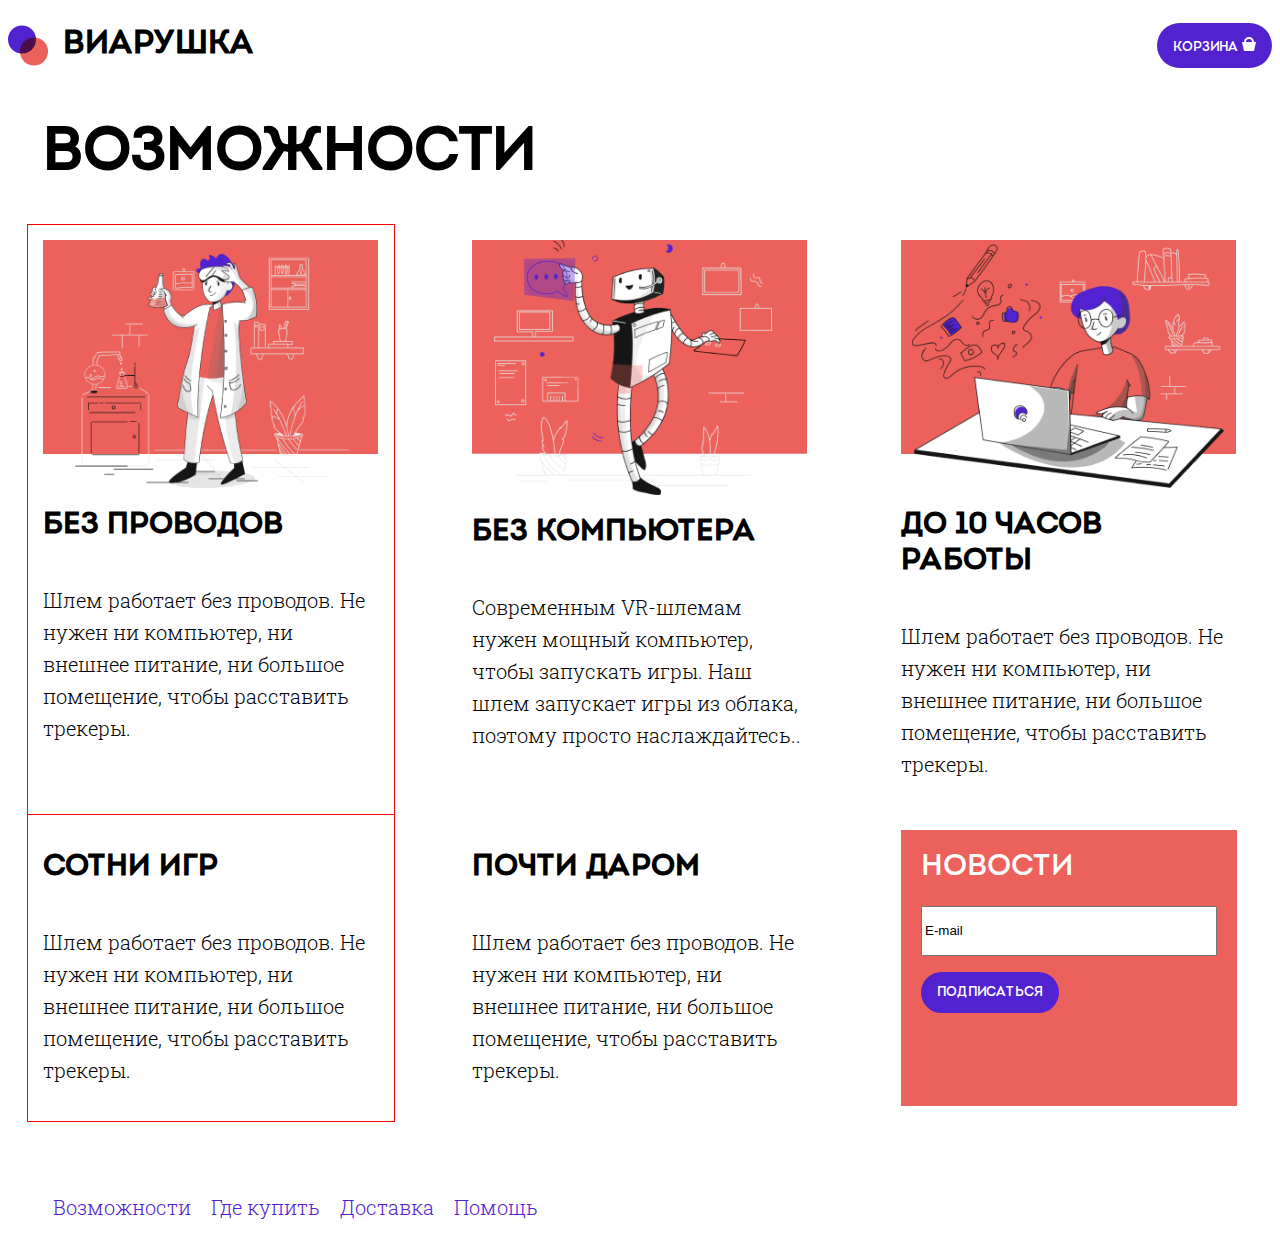
==== vr_main.html @ 83e760bf "add two pages html" ====
<!DOCTYPE html>
<html lang="ru">

<head>
    <meta charset="UTF-8">
    <meta name="viewport" content="width=device-width, initial-scale=1.0">
    <title>Виарушка</title>

    <link rel="stylesheet icon" type="image/svg" href="assets/image/sign.svg">
    <link rel="stylesheet" type="text/css" href="assets/styles/main-styles.css">
    <link rel="preconnect" href="https://fonts.googleapis.com">
    <link rel="preconnect" href="https://fonts.gstatic.com" crossorigin>
    <link
        href="https://fonts.googleapis.com/css2?family=Archivo+Black&family=Raleway:wght@300;600;800&family=Roboto+Slab:wght@200;300;400&family=Rubik:wght@400;500;600;700&display=swap"
        rel="stylesheet">
</head>

<body>
    <div class="container">
        <header class="header">
            <div class="header__logo">
                <img class="header__logo-img" src="./assets/image/sign.svg" alt="Логотип">
                <h1>ВИАРУШКА</h1>
            </div>
            <button class="header__button">
                КОРЗИНА
                <img class="header__button-icon" src="./assets/image/ico.svg">
            </button>
        </header>

        <h2 class="name">ВОЗМОЖНОСТИ</h2>
        <div class="table">
            <div class="table_cell" id="red-cell">
                <img class="table_cell_picture" src="./assets/image/Illustration_4.png">
                <h4 class="table_cell_title">Без проводов</h4>
                <p class="table_cell_text">Шлем работает без проводов. Не нужен ни компьютер, ни внешнее питание, ни
                    большое помещение, чтобы
                    расставить трекеры.</p>
            </div>
            <div class="table_cell">
                <img class="table_cell_picture" src="./assets/image/Illustration_2.png">
                <h4 class="table_cell_title">Без компьютера</h4>
                <p class="table_cell_text">Современным VR-шлемам нужен мощный компьютер, чтобы запускать игры. Наш шлем
                    запускает игры из облака, поэтому просто наслаждайтесь..</p>
            </div>
            <div class="table_cell">
                <img class="table_cell_picture" src="./assets/image/Illustration_9.png">
                <h4 class="table_cell_title">До 10 часов работы</h4>
                <p class="table_cell_text">Шлем работает без проводов. Не нужен ни компьютер, ни внешнее питание, ни
                    большое помещение, чтобы
                    расставить трекеры.</p>
            </div>
            <div class="table_cell" id="red-cell2">
                <h4 class="table_cell_title">Сотни игр</h4>
                <p class="table_cell_text">Шлем работает без проводов. Не нужен ни компьютер, ни внешнее питание, ни
                    большое помещение, чтобы
                    расставить трекеры.</p>
            </div>
            <div class="table_cell">
                <h4 class="table_cell_title">Почти даром</h4>
                <p class="table_cell_text">Шлем работает без проводов. Не нужен ни компьютер, ни внешнее питание, ни
                    большое помещение, чтобы
                    расставить трекеры.</p>
            </div>
            <div class="table_cell" id="table_cell_form">
                <h4 class="table_cell_title" id="table_cell_title-white">Новости</h4>
                <input class="table_cell_input" type="email" value="E-mail">
                <p><input class="header__button" type="submit" value="Подписаться"></p>
            </div>

        </div>
        <aside>
            <nav class="nav">
                <a class="nav__item" href="vr_main.html">Возможности</a>
                <a class="nav__item" href="#">Где купить</a>
                <a class="nav__item" href="#">Доставка</a>
                <a class="nav__item" href="#">Помощь</a>
        </aside>
    </div>

</body>

</html>
---- assets/styles/main-styles.css ----
* {
    box-sizing: border-box;
}

html {
    margin: 0;
    padding: 0;

}

@font-face {
    font-family: 'Intro Regular';
    src: url('/assets/fonts/Intro/Intro-Regular.eot');
    src: url('/assets/fonts/Intro/Intro-Regular.eot') format('embedded-opentype'),
        url('/assets/fonts/Intro/Intro-Regular.woff') format('woff'),
        url('/assets/fonts/Intro/Intro-Regular.ttf') format('truetype');
    font-weight: normal;
    font-style: normal;
}

.container {
    max-width: 1290px;
    margin: auto;

}

.header {
    display: flex;
    flex-direction: row;
    justify-content: space-between;
    align-items: center;


}

.header__logo {
    display: flex;
    gap: 15px;
}

.header__logo-img,
.aside__button-icon {
    display: block;
}

h1 {
    font-family: 'Intro Regular';
}

.header__button {
    border-radius: 100px;
    background: var(--unnamed, #5222D0);

    font-family: 'Intro Regular';
    text-transform: uppercase;
    color: white;
    padding: 14px 16px;
    border: none;
    cursor: pointer;

}

.name {
    color: var(--unnamed, #000);
    font-family: 'Intro Regular';
    font-size: 60px;
    font-style: normal;
    font-weight: 600;
    line-height: 120%;
    margin: 35px;
    /* 72px */
}

.nav {
    display: flex;
    flex-direction: row;
    justify-content: space-around;
}

.nav__item {
    color: #5222D0;
    font-family: Roboto Slab;
    font-size: 20px;
    font-style: normal;
    font-weight: 300;
    line-height: 160%;
    text-decoration: none;
    /* 32px */
}

.table {
    display: grid;
    grid-template-columns: repeat(auto-fill, 406px);
    justify-content: space-between;
    margin-bottom: 70px;
}

.table_cell {
    display: flex;
    flex-direction: column;
    margin: 0 20px 0 20px;

    border: 15px solid white;
    outline: white solid 1px;

}

#red-cell {
    border: 15px solid white;
    outline: red solid 1px;

}

#red-cell2 {
    border: 15px solid white;
    outline: red solid 1px;

}


.table_cell_picture {
    width: 335px;

}

.table_cell_title {
    color: var(--unnamed, #000);
    font-family: 'Intro Regular';
    font-size: 30px;
    text-transform: uppercase;
    font-style: normal;
    font-weight: 700;
    line-height: 120%;
    margin: 20px 0;
    /* 36px */
}

.table_cell_text {

    color: var(--unnamed, #000);
    font-family: Roboto Slab;
    font-size: 20px;
    font-style: normal;
    font-weight: 300;
    line-height: 160%;
    /* 32px */
}

#table_cell_form {
    padding: 0 20px;
    background: var(--unnamed, #EC615B);
}

#table_cell_title-white {
    color: var(--unnamed, #FFF);
    font-family: 'Intro Regular';
    text-transform: uppercase;
    font-size: 30px;
    font-style: normal;
    font-weight: 400;
    line-height: 120%;
    /* 36px */
}

.table_cell_input {
    height: 50px;
}

aside {
    display: flex;
    flex-wrap: wrap;
    flex-direction: column;
    justify-content: flex-start;
    width: 40%;
    margin: 35px;

}
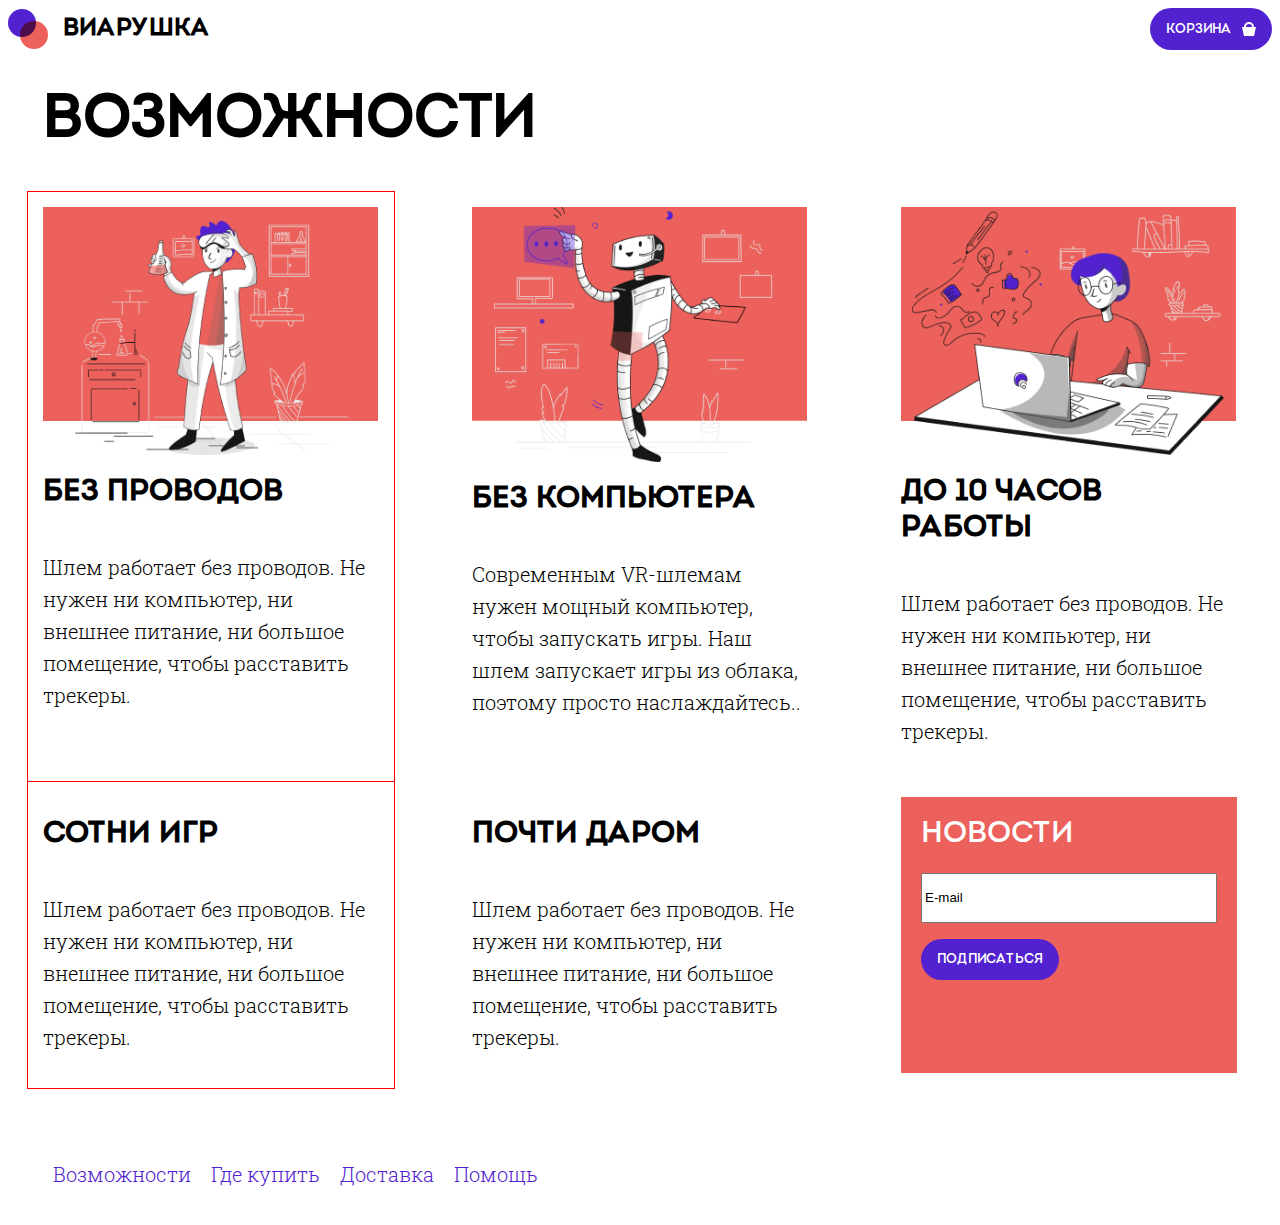
==== commit 24a5f6a3: "edit code" ====
--- a/vr_main.html
+++ b/vr_main.html
@@ -18,60 +18,60 @@
 <body>
     <div class="container">
         <header class="header">
-            <div class="header__logo">
-                <img class="header__logo-img" src="./assets/image/sign.svg" alt="Логотип">
-                <h1>ВИАРУШКА</h1>
+            <div class="logo-group">
+                <img class="logo-group__logo" src="./assets/image/sign.svg" alt="Логотип">
+                <span class="logo-group__title">ВИАРУШКА</span>
             </div>
-            <button class="header__button">
-                КОРЗИНА
-                <img class="header__button-icon" src="./assets/image/ico.svg">
+            <button class="button">
+                <span class="button__title">КОРЗИНА</span>
+                <img class="button__icon-cart" src="./assets/image/ico.svg">
             </button>
         </header>
 
-        <h2 class="name">ВОЗМОЖНОСТИ</h2>
+        <h2 class="name">Возможности</h2>
         <div class="table">
-            <div class="table_cell" id="red-cell">
+            <div class="table-cell" id="red-cell">
                 <img class="table_cell_picture" src="./assets/image/Illustration_4.png">
                 <h4 class="table_cell_title">Без проводов</h4>
                 <p class="table_cell_text">Шлем работает без проводов. Не нужен ни компьютер, ни внешнее питание, ни
                     большое помещение, чтобы
                     расставить трекеры.</p>
             </div>
-            <div class="table_cell">
+            <div class="table-cell">
                 <img class="table_cell_picture" src="./assets/image/Illustration_2.png">
                 <h4 class="table_cell_title">Без компьютера</h4>
                 <p class="table_cell_text">Современным VR-шлемам нужен мощный компьютер, чтобы запускать игры. Наш шлем
                     запускает игры из облака, поэтому просто наслаждайтесь..</p>
             </div>
-            <div class="table_cell">
+            <div class="table-cell">
                 <img class="table_cell_picture" src="./assets/image/Illustration_9.png">
                 <h4 class="table_cell_title">До 10 часов работы</h4>
                 <p class="table_cell_text">Шлем работает без проводов. Не нужен ни компьютер, ни внешнее питание, ни
                     большое помещение, чтобы
                     расставить трекеры.</p>
             </div>
-            <div class="table_cell" id="red-cell2">
+            <div class="table-cell" id="red-cell2">
                 <h4 class="table_cell_title">Сотни игр</h4>
                 <p class="table_cell_text">Шлем работает без проводов. Не нужен ни компьютер, ни внешнее питание, ни
                     большое помещение, чтобы
                     расставить трекеры.</p>
             </div>
-            <div class="table_cell">
+            <div class="table-cell">
                 <h4 class="table_cell_title">Почти даром</h4>
                 <p class="table_cell_text">Шлем работает без проводов. Не нужен ни компьютер, ни внешнее питание, ни
                     большое помещение, чтобы
                     расставить трекеры.</p>
             </div>
-            <div class="table_cell" id="table_cell_form">
+            <div class="table-cell" id="table_cell_form">
                 <h4 class="table_cell_title" id="table_cell_title-white">Новости</h4>
                 <input class="table_cell_input" type="email" value="E-mail">
-                <p><input class="header__button" type="submit" value="Подписаться"></p>
+                <p><input class="button" type="submit" value="ПОДПИСАТЬСЯ"></p>
             </div>
 
         </div>
         <aside>
             <nav class="nav">
-                <a class="nav__item" href="vr_main.html">Возможности</a>
+                <a class="nav__item" href="vr_main.html" target="_blank">Возможности</a>
                 <a class="nav__item" href="#">Где купить</a>
                 <a class="nav__item" href="#">Доставка</a>
                 <a class="nav__item" href="#">Помощь</a>
--- a/assets/styles/main-styles.css
+++ b/assets/styles/main-styles.css
@@ -33,26 +33,34 @@
 
 }
 
-.header__logo {
+.logo-group {
     display: flex;
+    align-items: center;
     gap: 15px;
 }
 
-.header__logo-img,
-.aside__button-icon {
+.logo-group__logo,
+.button__icon-cart {
     display: block;
 }
 
-h1 {
+.logo-group__title {
     font-family: 'Intro Regular';
+    font-size: 24px;
+    font-style: normal;
+    font-weight: 700;
+    line-height: 120%;
 }
 
-.header__button {
+.button {
+    display: flex;
+    align-items: center;
+    gap: 10px;
+
     border-radius: 100px;
     background: var(--unnamed, #5222D0);
 
     font-family: 'Intro Regular';
-    text-transform: uppercase;
     color: white;
     padding: 14px 16px;
     border: none;
@@ -60,9 +68,14 @@
 
 }
 
+.button__title {
+    text-transform: uppercase;
+}
+
 .name {
     color: var(--unnamed, #000);
     font-family: 'Intro Regular';
+    text-transform: uppercase;
     font-size: 60px;
     font-style: normal;
     font-weight: 600;
@@ -95,7 +108,7 @@
     margin-bottom: 70px;
 }
 
-.table_cell {
+.table-cell {
     display: flex;
     flex-direction: column;
     margin: 0 20px 0 20px;
